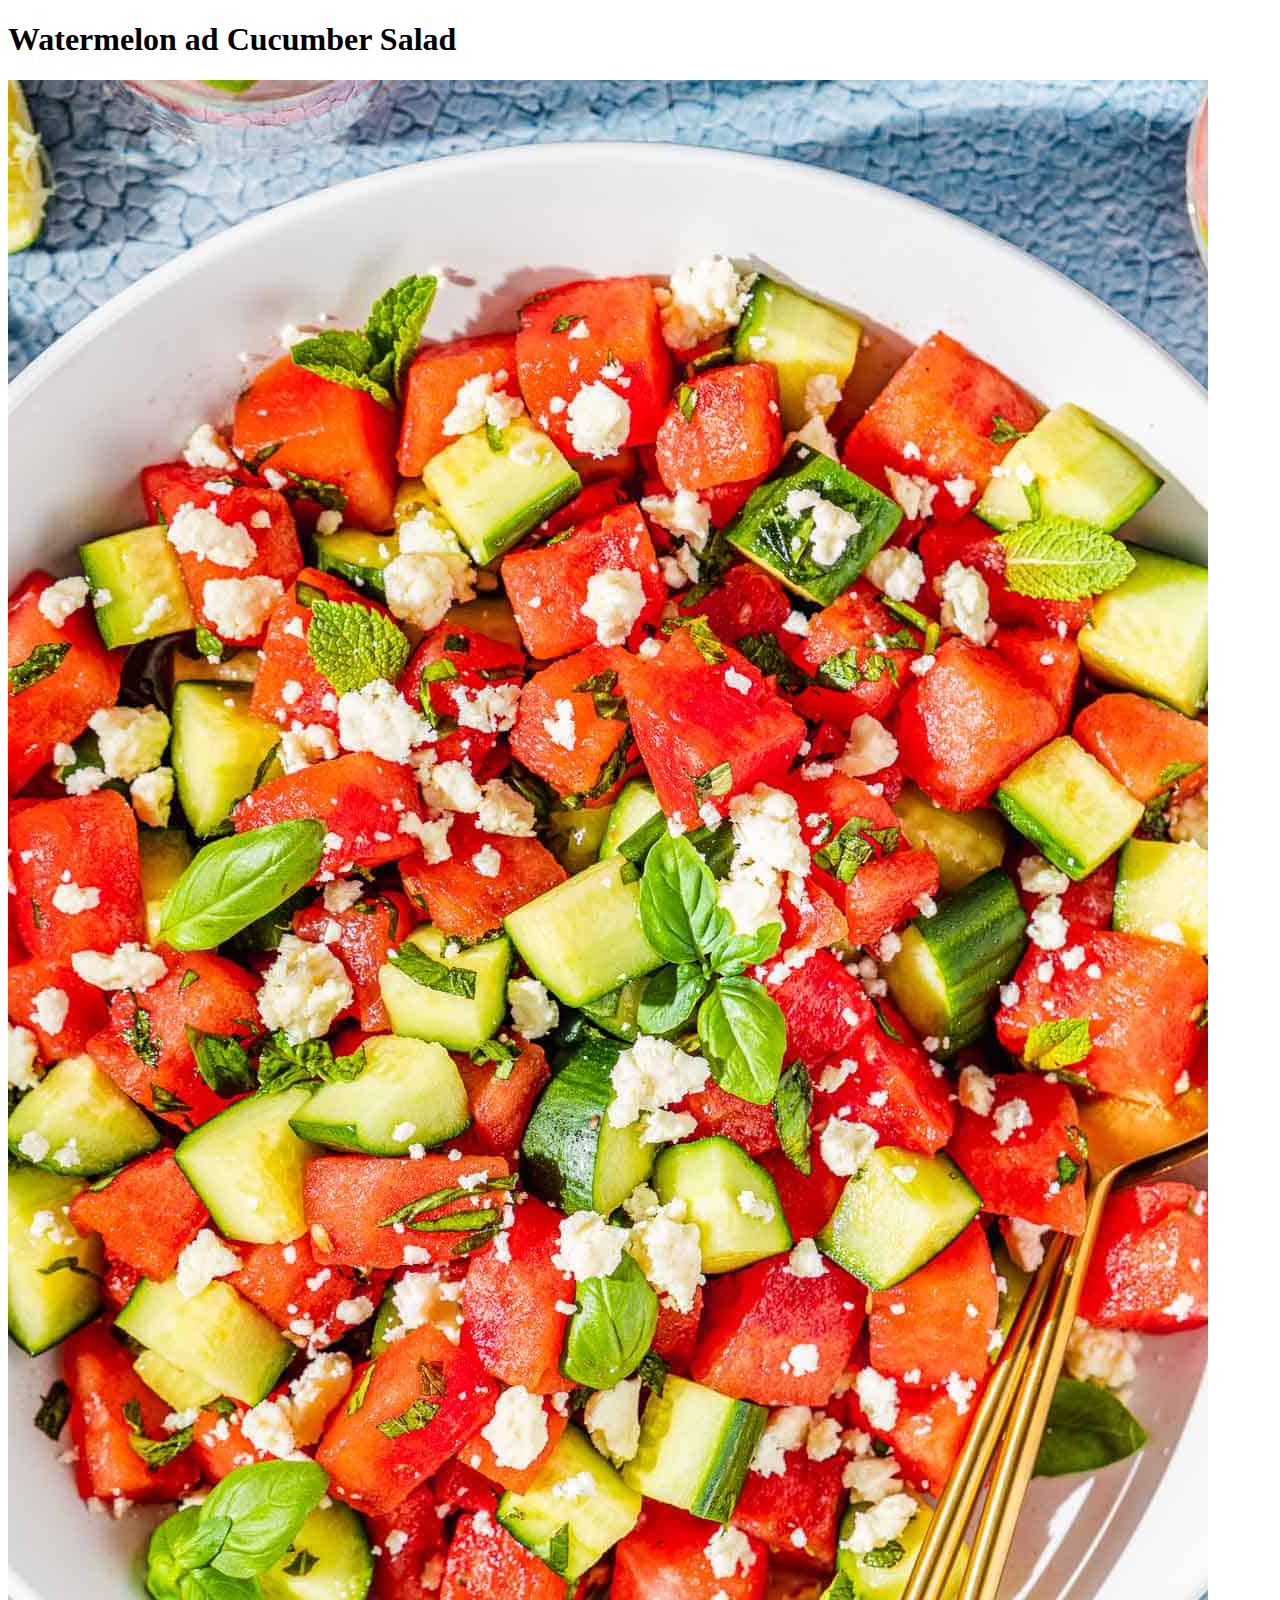
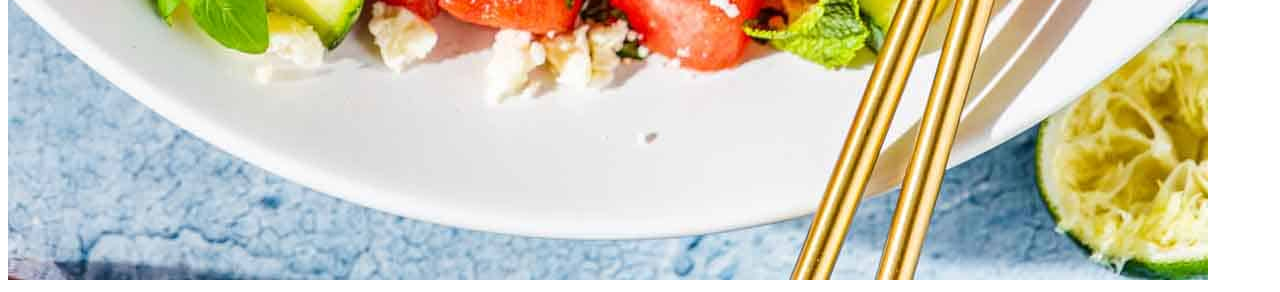
==== recipes/meloncucumsalad.html @ 19a6d40b "index.html" ====
<!DOCTYPE html>
<html lang="en">
<head>
    <meta charset="UTF-8">
    <meta name="viewport" content="width=device-width, initial-scale=1.0">
    <title>Watermelon and Cucumber Salad Recipe</title>
</head>
<body>
    <h1>Watermelon ad Cucumber Salad</h1>
    <img src="./watermeloncucsal.jpg">
</body>
</html>
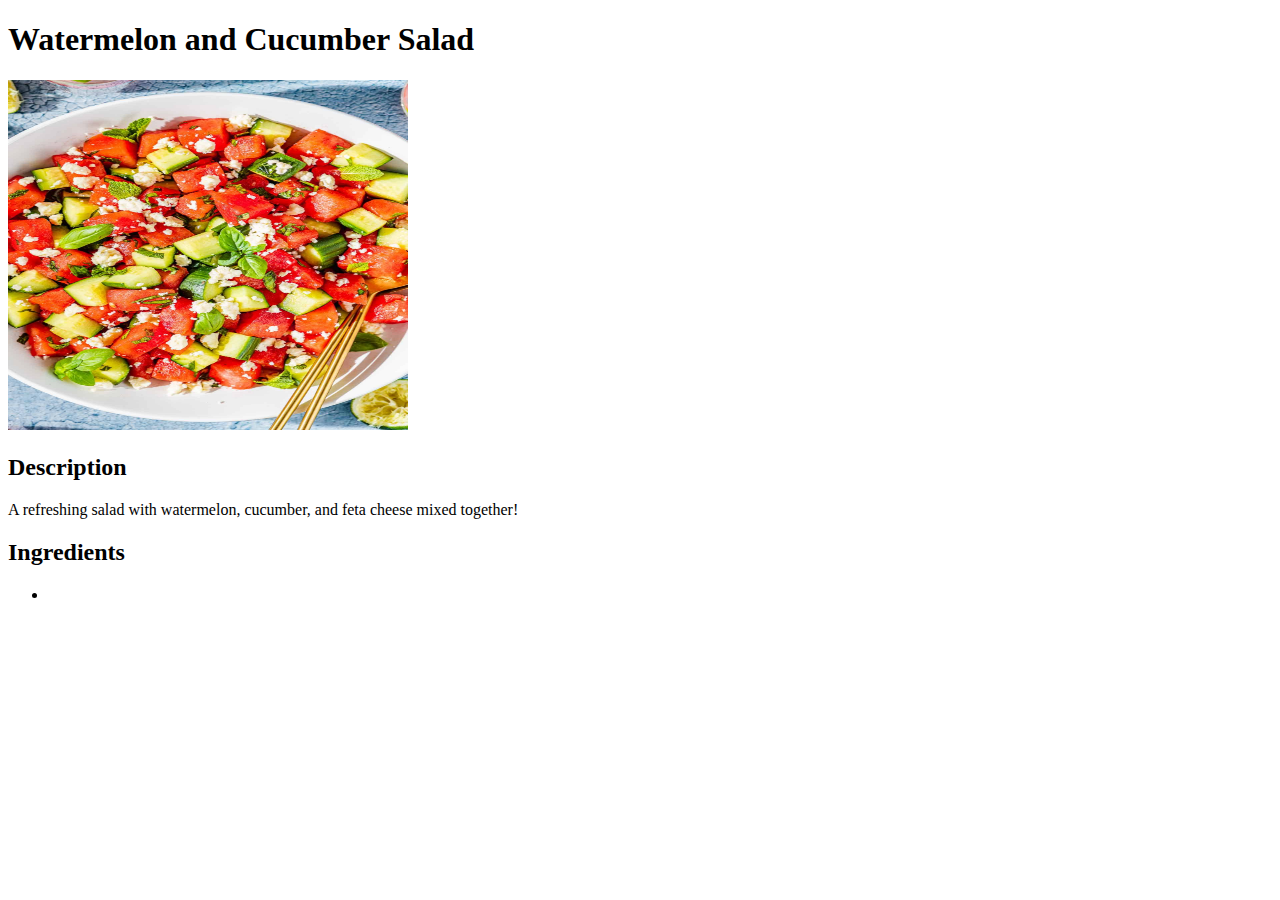
==== commit 5ce8f6a6: "." ====
--- a/recipes/meloncucumsalad.html
+++ b/recipes/meloncucumsalad.html
@@ -6,7 +6,13 @@
     <title>Watermelon and Cucumber Salad Recipe</title>
 </head>
 <body>
-    <h1>Watermelon ad Cucumber Salad</h1>
-    <img src="./watermeloncucsal.jpg">
+    <h1>Watermelon and Cucumber Salad</h1>
+    <img src="./watermeloncucsal.jpg" height="350" width="400">
+    <h2>Description</h2>
+    <p>A refreshing salad with watermelon, cucumber, and feta cheese mixed together!</p>
+    <h2>Ingredients</h2>
+    <ul>
+        <li></li>
+    </ul>
 </body>
 </html>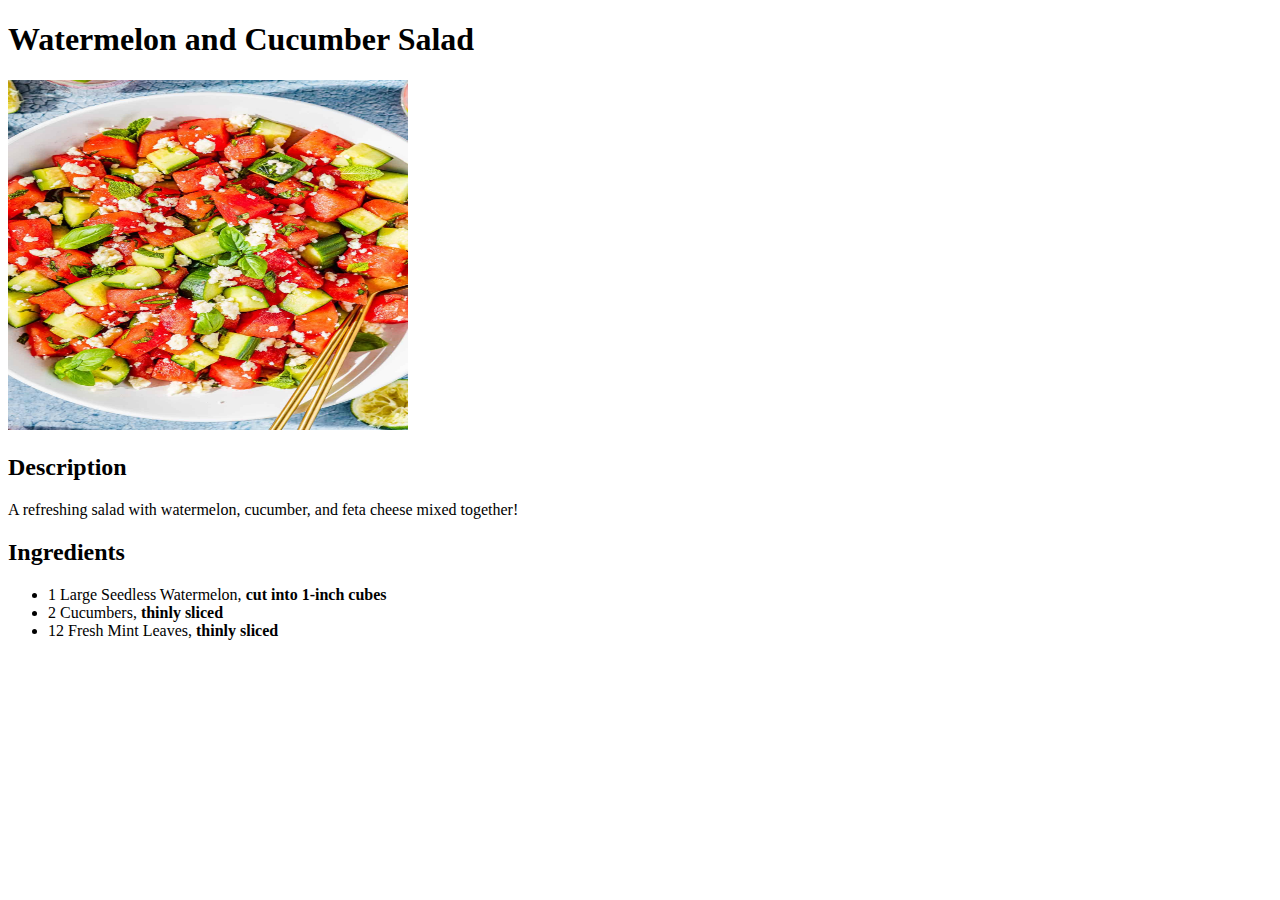
==== commit dc1b34a0: "." ====
--- a/recipes/meloncucumsalad.html
+++ b/recipes/meloncucumsalad.html
@@ -12,7 +12,9 @@
     <p>A refreshing salad with watermelon, cucumber, and feta cheese mixed together!</p>
     <h2>Ingredients</h2>
     <ul>
-        <li></li>
+        <li>1 Large Seedless Watermelon, <strong>cut into 1-inch cubes</strong></li>
+        <li>2 Cucumbers, <strong>thinly sliced</strong></li>
+        <li>12 Fresh Mint Leaves, <strong>thinly sliced</strong></li>
     </ul>
 </body>
 </html>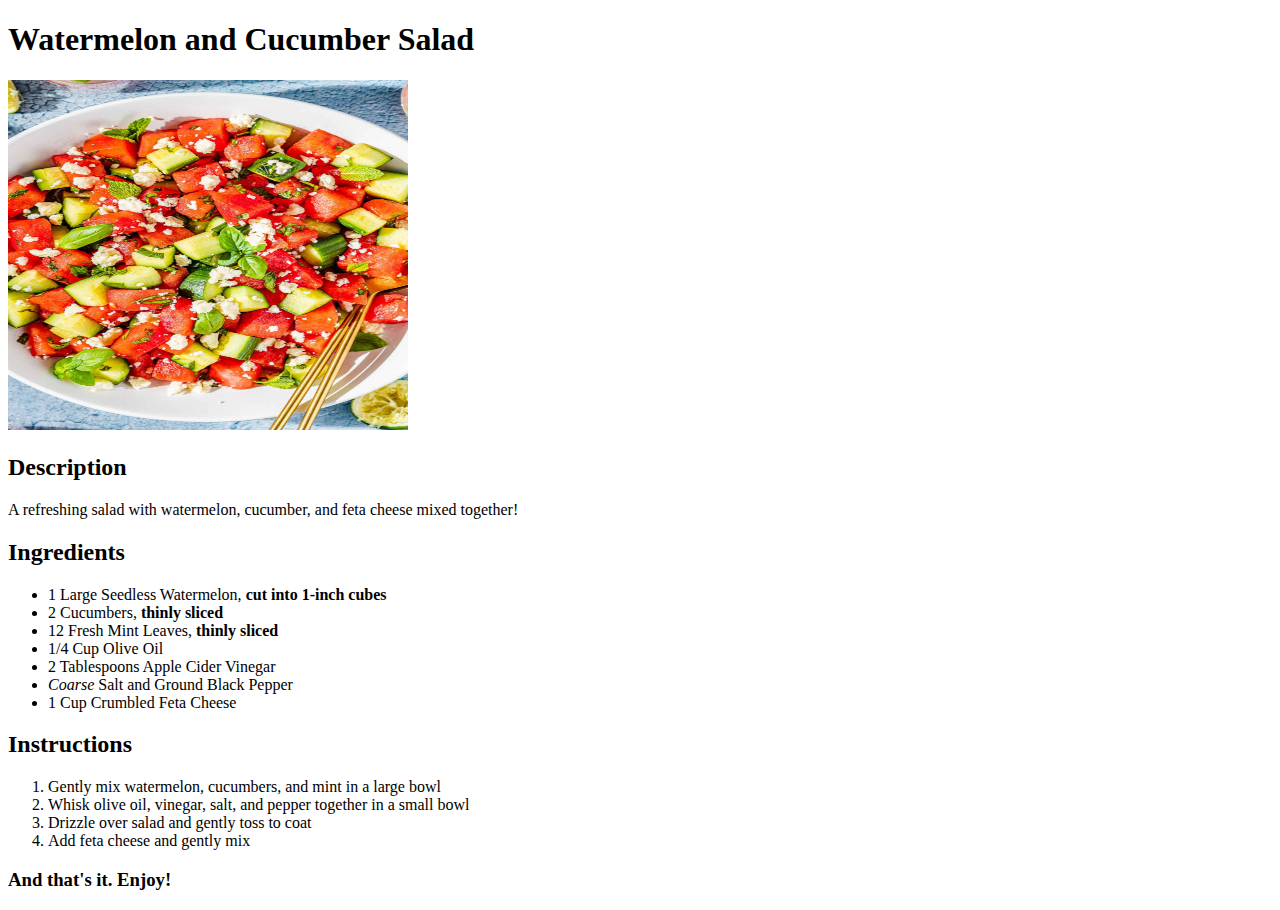
==== commit f5a03c08: "." ====
--- a/recipes/meloncucumsalad.html
+++ b/recipes/meloncucumsalad.html
@@ -15,6 +15,18 @@
         <li>1 Large Seedless Watermelon, <strong>cut into 1-inch cubes</strong></li>
         <li>2 Cucumbers, <strong>thinly sliced</strong></li>
         <li>12 Fresh Mint Leaves, <strong>thinly sliced</strong></li>
+        <li>1/4 Cup Olive Oil</li>
+        <li>2 Tablespoons Apple Cider Vinegar</li>
+        <li><em>Coarse</em> Salt and Ground Black Pepper</li>
+        <li>1 Cup Crumbled Feta Cheese</li>
     </ul>
+    <h2>Instructions</h2>
+    <ol>
+        <li>Gently mix watermelon, cucumbers, and mint in a large bowl</li>
+        <li>Whisk olive oil, vinegar, salt, and pepper together in a small bowl</li>
+        <li>Drizzle over salad and gently toss to coat</li>
+        <li>Add feta cheese and gently mix</li>
+    </ol>
+    <h3>And that's it. Enjoy!</h3>
 </body>
 </html>